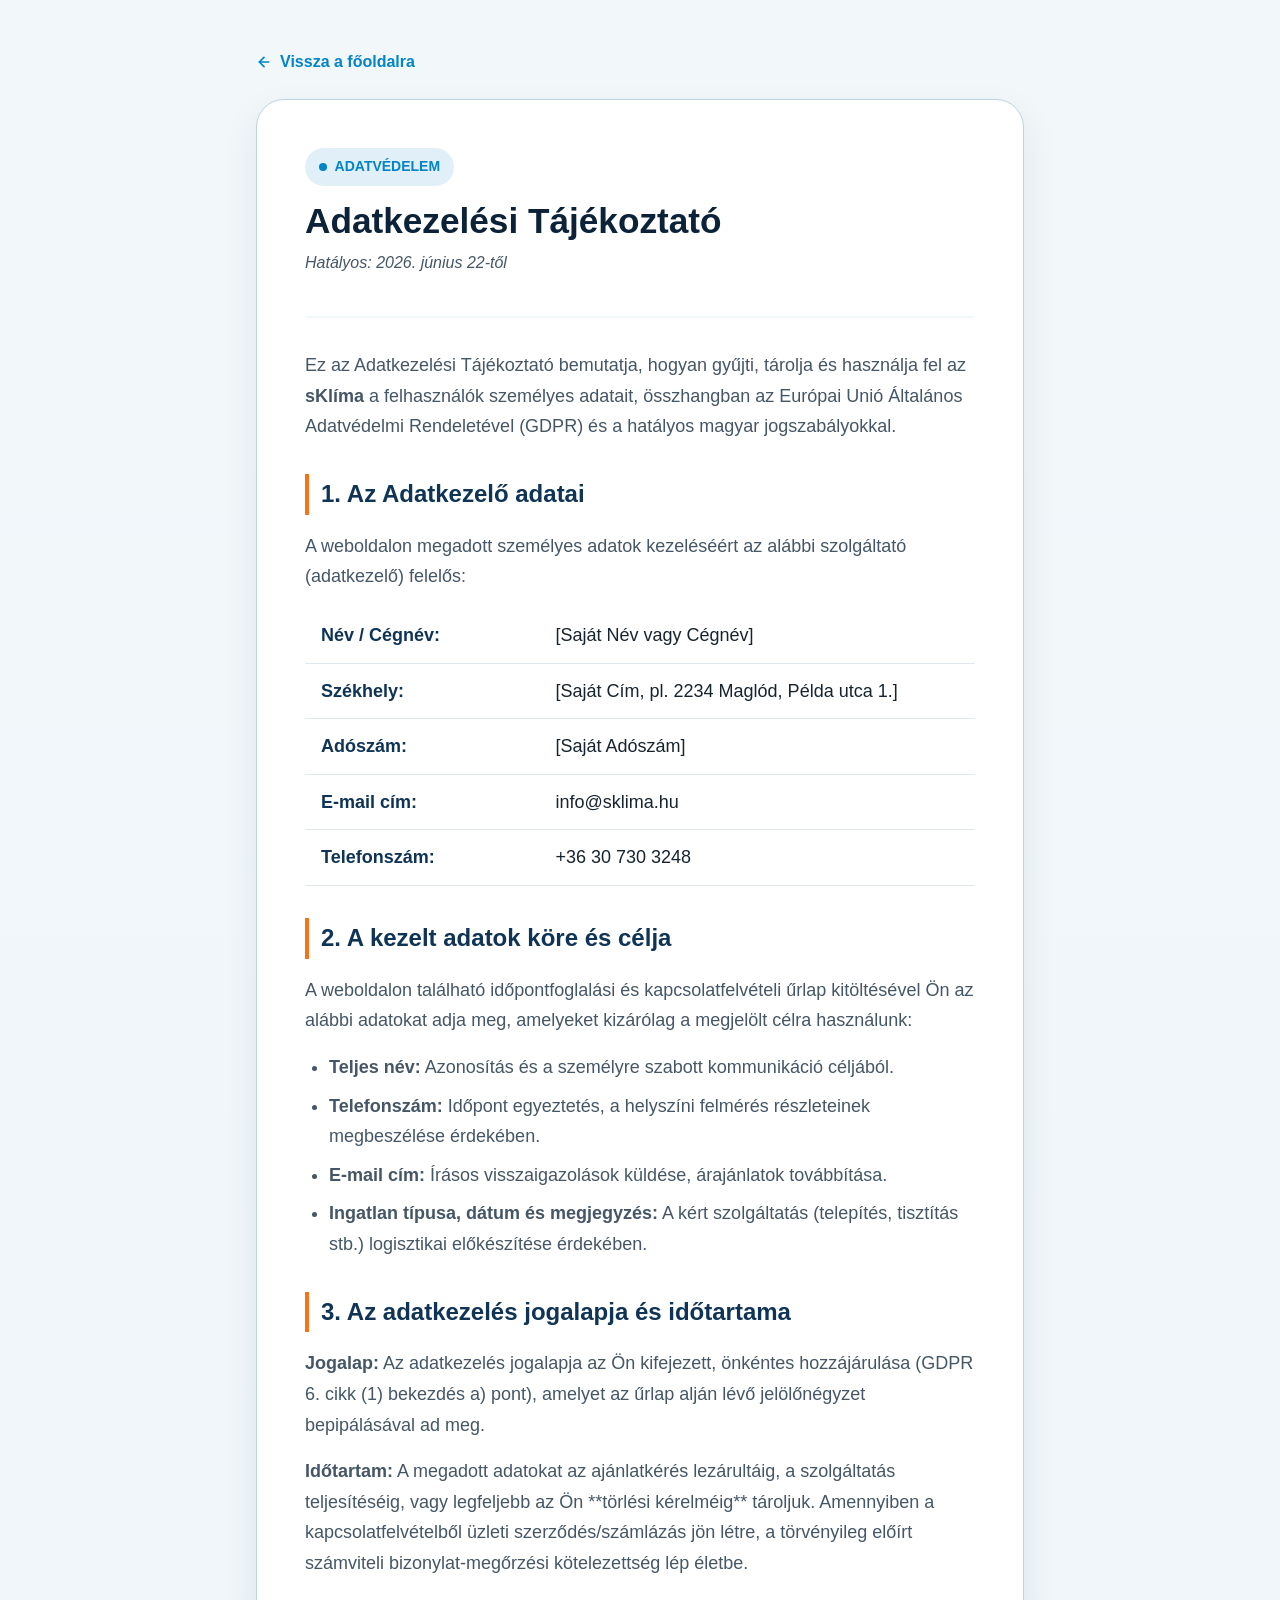
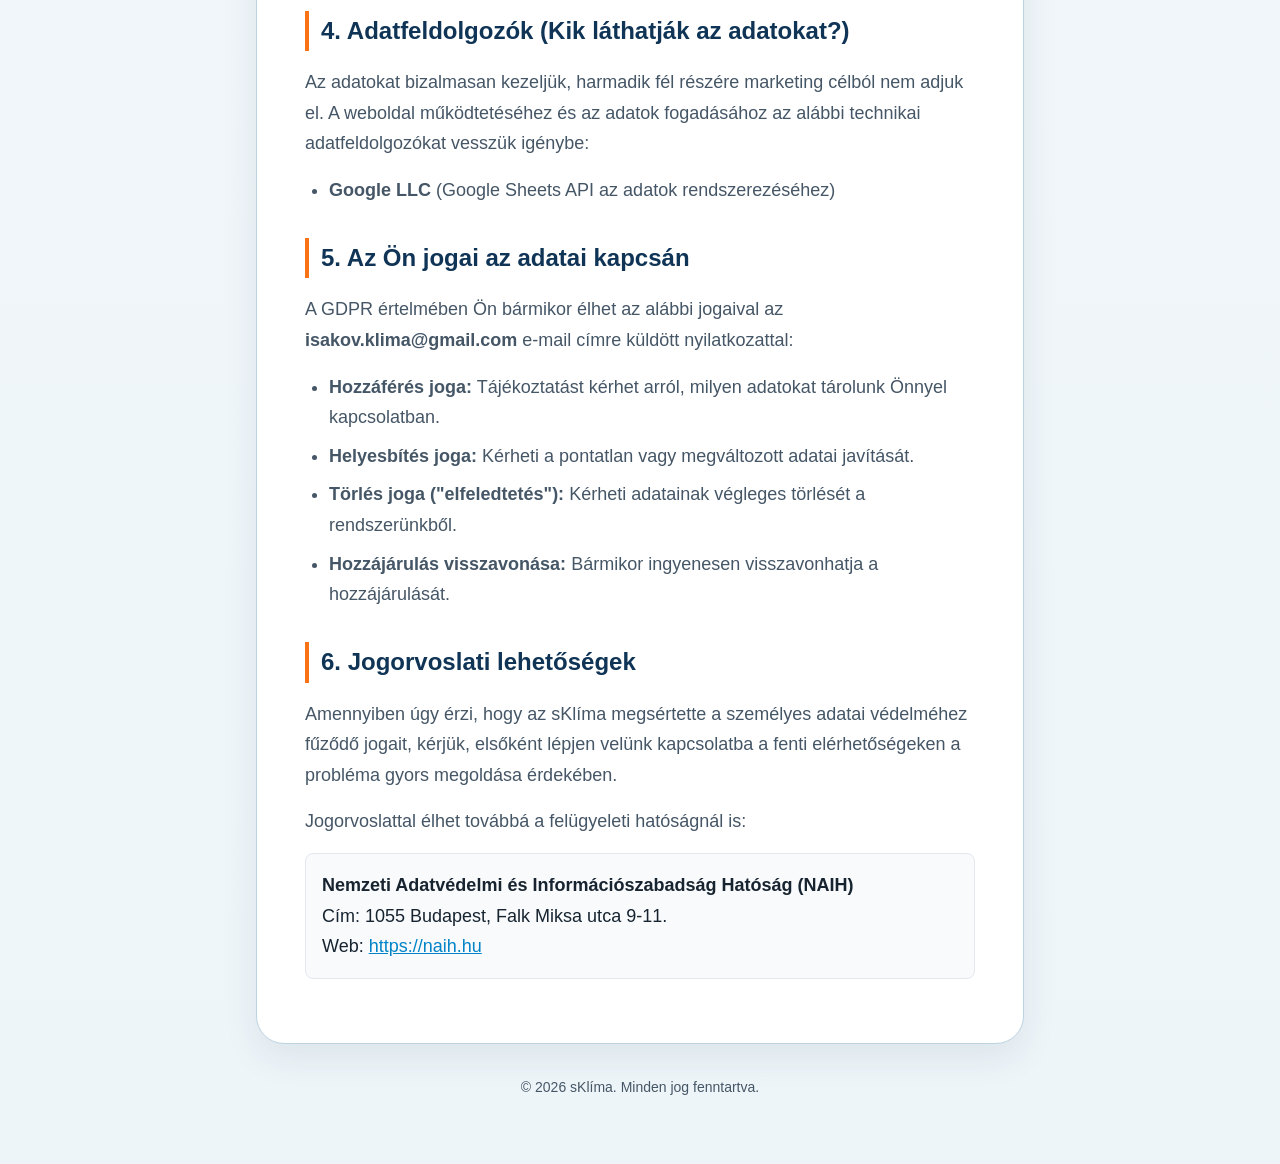
==== adatvedelem.html @ a2e45141 "added gdpr" ====
<!DOCTYPE html>
<html lang="hu">
<head>
  <meta charset="UTF-8" />
  <meta name="viewport" content="width=device-width, initial-scale=1.0" />
  <title>Adatkezelési Tájékoztató - sKlíma</title>
  <link rel="preconnect" href="https://api.fontshare.com" />
  <link rel="stylesheet" href="https://api.fontshare.com/v2/css?f[]=satoshi@400,500,700&f[]=clash-display@500,600,700&display=swap" />
  <style>
    :root {
      --text-xs: clamp(0.75rem, 0.7rem + 0.25vw, 0.875rem);
      --text-sm: clamp(0.875rem, 0.8rem + 0.35vw, 1rem);
      --text-base: clamp(1rem, 0.95rem + 0.25vw, 1.125rem);
      --text-lg: clamp(1.125rem, 1rem + 0.75vw, 1.5rem);
      --text-xl: clamp(1.5rem, 1.2rem + 1.25vw, 2.25rem);
      --text-2xl: clamp(2rem, 1.2rem + 2.5vw, 3.5rem);
      
      --space-4: 1rem; --space-6: 1.5rem; --space-8: 2rem; --space-12: 3rem;
      --radius-xl: 1.75rem; --radius-full: 9999px;
      
      --color-bg: #f2f7fa; 
      --color-surface: #ffffff; 
      --color-border: #bcd3e0;
      --color-text: #172430; 
      --color-text-muted: #455666; 
      --color-primary: #0284c7; 
      --color-primary-hover: #0369a1;
      --color-accent: #f97316; 
      
      --shadow-elevated: 0 14px 36px rgba(16, 42, 67, 0.08);
      --font-body: 'Satoshi', 'Inter', sans-serif; 
      --font-display: 'Clash Display', 'Satoshi', sans-serif;
    }

    *, *::before, *::after { box-sizing: border-box; margin: 0; padding: 0; }
    
    body {
      font-family: var(--font-body);
      font-size: var(--text-base);
      line-height: 1.7;
      color: var(--color-text);
      background: linear-gradient(180deg, var(--color-bg), #eef5f9 100%);
      min-height: 100vh;
      padding-block: var(--space-12);
    }

    .container {
      width: min(calc(100% - 2rem), 48rem);
      margin-inline: auto;
    }

    .back-link {
      display: inline-flex;
      align-items: center;
      gap: 0.5rem;
      color: var(--color-primary);
      font-weight: 700;
      text-decoration: none;
      font-size: var(--text-sm);
      margin-bottom: var(--space-6);
      transition: color 0.2s ease;
    }
    .back-link:hover {
      color: var(--color-primary-hover);
    }

    .doc-card {
      background: var(--color-surface);
      border: 1px solid var(--color-border);
      border-radius: var(--radius-xl);
      padding: clamp(var(--space-6), 5vw, var(--space-12));
      box-shadow: var(--shadow-elevated);
    }

    header {
      margin-bottom: var(--space-8);
      border-bottom: 2px solid var(--color-bg);
      padding-bottom: var(--space-6);
    }

    .eyebrow {
      display: inline-flex;
      align-items: center;
      gap: 0.5rem;
      padding: 0.45rem 0.85rem;
      border-radius: var(--radius-full);
      background: color-mix(in srgb, var(--color-primary) 12%, var(--color-surface));
      color: var(--color-primary);
      font-size: var(--text-xs);
      font-weight: 700;
      text-transform: uppercase;
      margin-bottom: var(--space-4);
    }
    .eyebrow::before { content: ""; width: 0.5rem; height: 0.5rem; border-radius: 50%; background: currentColor; }

    h1 {
      font-family: var(--font-display);
      font-size: var(--text-xl);
      line-height: 1.1;
      color: #0b2238;
      margin-bottom: 0.5rem;
    }

    .effective-date {
      font-size: var(--text-sm);
      color: var(--color-text-muted);
      font-style: italic;
    }

    h2 {
      font-family: var(--font-display);
      font-size: var(--text-lg);
      color: #0f3456;
      margin-top: var(--space-8);
      margin-bottom: var(--space-4);
      border-left: 4px solid var(--color-accent);
      padding-left: 0.75rem;
    }

    p {
      color: var(--color-text-muted);
      margin-bottom: var(--space-4);
    }

    ul {
      margin-left: var(--space-6);
      margin-bottom: var(--space-4);
      color: var(--color-text-muted);
    }

    li {
      margin-bottom: 0.5rem;
    }

    .info-table {
      width: 100%;
      border-collapse: collapse;
      margin-block: var(--space-4);
    }

    .info-table td {
      padding: 0.75rem 1rem;
      border-bottom: 1px solid #e2e8f0;
    }

    .info-table td:first-child {
      font-weight: 700;
      color: #0f3456;
      width: 35%;
    }

    .highlight-box {
      background: #f8fafc;
      border: 1px solid #e2e8f0;
      border-radius: 0.5rem;
      padding: 1rem;
      margin-block: var(--space-4);
    }

    footer {
      margin-top: var(--space-8);
      text-align: center;
      font-size: var(--text-xs);
      color: var(--color-text-muted);
    }
  </style>
</head>
<body>

  <div class="container">
    <a href="index.html" class="back-link">
      <svg width="16" height="16" viewBox="0 0 24 24" fill="none" stroke="currentColor" stroke-width="2.5" stroke-linecap="round" stroke-linejoin="round"><line x1="19" y1="12" x2="5" y2="12"></line><polyline points="12 19 5 12 12 5"></polyline></svg>
      Vissza a főoldalra
    </a>

    <article class="doc-card">
      <header>
        <span class="eyebrow">Adatvédelem</span>
        <h1>Adatkezelési Tájékoztató</h1>
        <p class="effective-date">Hatályos: 2026. június 22-től</p>
      </header>

      <p>Ez az Adatkezelési Tájékoztató bemutatja, hogyan gyűjti, tárolja és használja fel az <strong>sKlíma</strong> a felhasználók személyes adatait, összhangban az Európai Unió Általános Adatvédelmi Rendeletével (GDPR) és a hatályos magyar jogszabályokkal.</p>

      <h2>1. Az Adatkezelő adatai</h2>
      <p>A weboldalon megadott személyes adatok kezeléséért az alábbi szolgáltató (adatkezelő) felelős:</p>
      <table class="info-table">
        <tr><td>Név / Cégnév:</td><td>[Saját Név vagy Cégnév]</td></tr>
        <tr><td>Székhely:</td><td>[Saját Cím, pl. 2234 Maglód, Példa utca 1.]</td></tr>
        <tr><td>Adószám:</td><td>[Saját Adószám]</td></tr>
        <tr><td>E-mail cím:</td><td>info@sklima.hu</td></tr>
        <tr><td>Telefonszám:</td><td>+36 30 730 3248</td></tr>
      </table>

      <h2>2. A kezelt adatok köre és célja</h2>
      <p>A weboldalon található időpontfoglalási és kapcsolatfelvételi űrlap kitöltésével Ön az alábbi adatokat adja meg, amelyeket kizárólag a megjelölt célra használunk:</p>
      <ul>
        <li><strong>Teljes név:</strong> Azonosítás és a személyre szabott kommunikáció céljából.</li>
        <li><strong>Telefonszám:</strong> Időpont egyeztetés, a helyszíni felmérés részleteinek megbeszélése érdekében.</li>
        <li><strong>E-mail cím:</strong> Írásos visszaigazolások küldése, árajánlatok továbbítása.</li>
        <li><strong>Ingatlan típusa, dátum és megjegyzés:</strong> A kért szolgáltatás (telepítés, tisztítás stb.) logisztikai előkészítése érdekében.</li>
      </ul>

      <h2>3. Az adatkezelés jogalapja és időtartama</h2>
      <p><strong>Jogalap:</strong> Az adatkezelés jogalapja az Ön kifejezett, önkéntes hozzájárulása (GDPR 6. cikk (1) bekezdés a) pont), amelyet az űrlap alján lévő jelölőnégyzet bepipálásával ad meg.</p>
      <p><strong>Időtartam:</strong> A megadott adatokat az ajánlatkérés lezárultáig, a szolgáltatás teljesítéséig, vagy legfeljebb az Ön **törlési kérelméig** tároljuk. Amennyiben a kapcsolatfelvételből üzleti szerződés/számlázás jön létre, a törvényileg előírt számviteli bizonylat-megőrzési kötelezettség lép életbe.</p>

      <h2>4. Adatfeldolgozók (Kik láthatják az adatokat?)</h2>
      <p>Az adatokat bizalmasan kezeljük, harmadik fél részére marketing célból nem adjuk el. A weboldal működtetéséhez és az adatok fogadásához az alábbi technikai adatfeldolgozókat vesszük igénybe:</p>
      <ul>
        <li><strong>Google LLC</strong> (Google Sheets API az adatok rendszerezéséhez)</li>
      </ul>

      <h2>5. Az Ön jogai az adatai kapcsán</h2>
      <p>A GDPR értelmében Ön bármikor élhet az alábbi jogaival az <strong>isakov.klima@gmail.com</strong> e-mail címre küldött nyilatkozattal:</p>
      <ul>
        <li><strong>Hozzáférés joga:</strong> Tájékoztatást kérhet arról, milyen adatokat tárolunk Önnyel kapcsolatban.</li>
        <li><strong>Helyesbítés joga:</strong> Kérheti a pontatlan vagy megváltozott adatai javítását.</li>
        <li><strong>Törlés joga ("elfeledtetés"):</strong> Kérheti adatainak végleges törlését a rendszerünkből.</li>
        <li><strong>Hozzájárulás visszavonása:</strong> Bármikor ingyenesen visszavonhatja a hozzájárulását.</li>
      </ul>

      <h2>6. Jogorvoslati lehetőségek</h2>
      <p>Amennyiben úgy érzi, hogy az sKlíma megsértette a személyes adatai védelméhez fűződő jogait, kérjük, elsőként lépjen velünk kapcsolatba a fenti elérhetőségeken a probléma gyors megoldása érdekében.</p>
      <p>Jogorvoslattal élhet továbbá a felügyeleti hatóságnál is:</p>
      <div class="highlight-box">
        <strong>Nemzeti Adatvédelmi és Információszabadság Hatóság (NAIH)</strong><br>
        Cím: 1055 Budapest, Falk Miksa utca 9-11.<br>
        Web: <a href="https://naih.hu" target="_blank" style="color: var(--color-primary);">https://naih.hu</a>
      </div>
    </article>

    <footer>
      <p>&copy; 2026 sKlíma. Minden jog fenntartva.</p>
    </footer>
  </div>

</body>
</html>
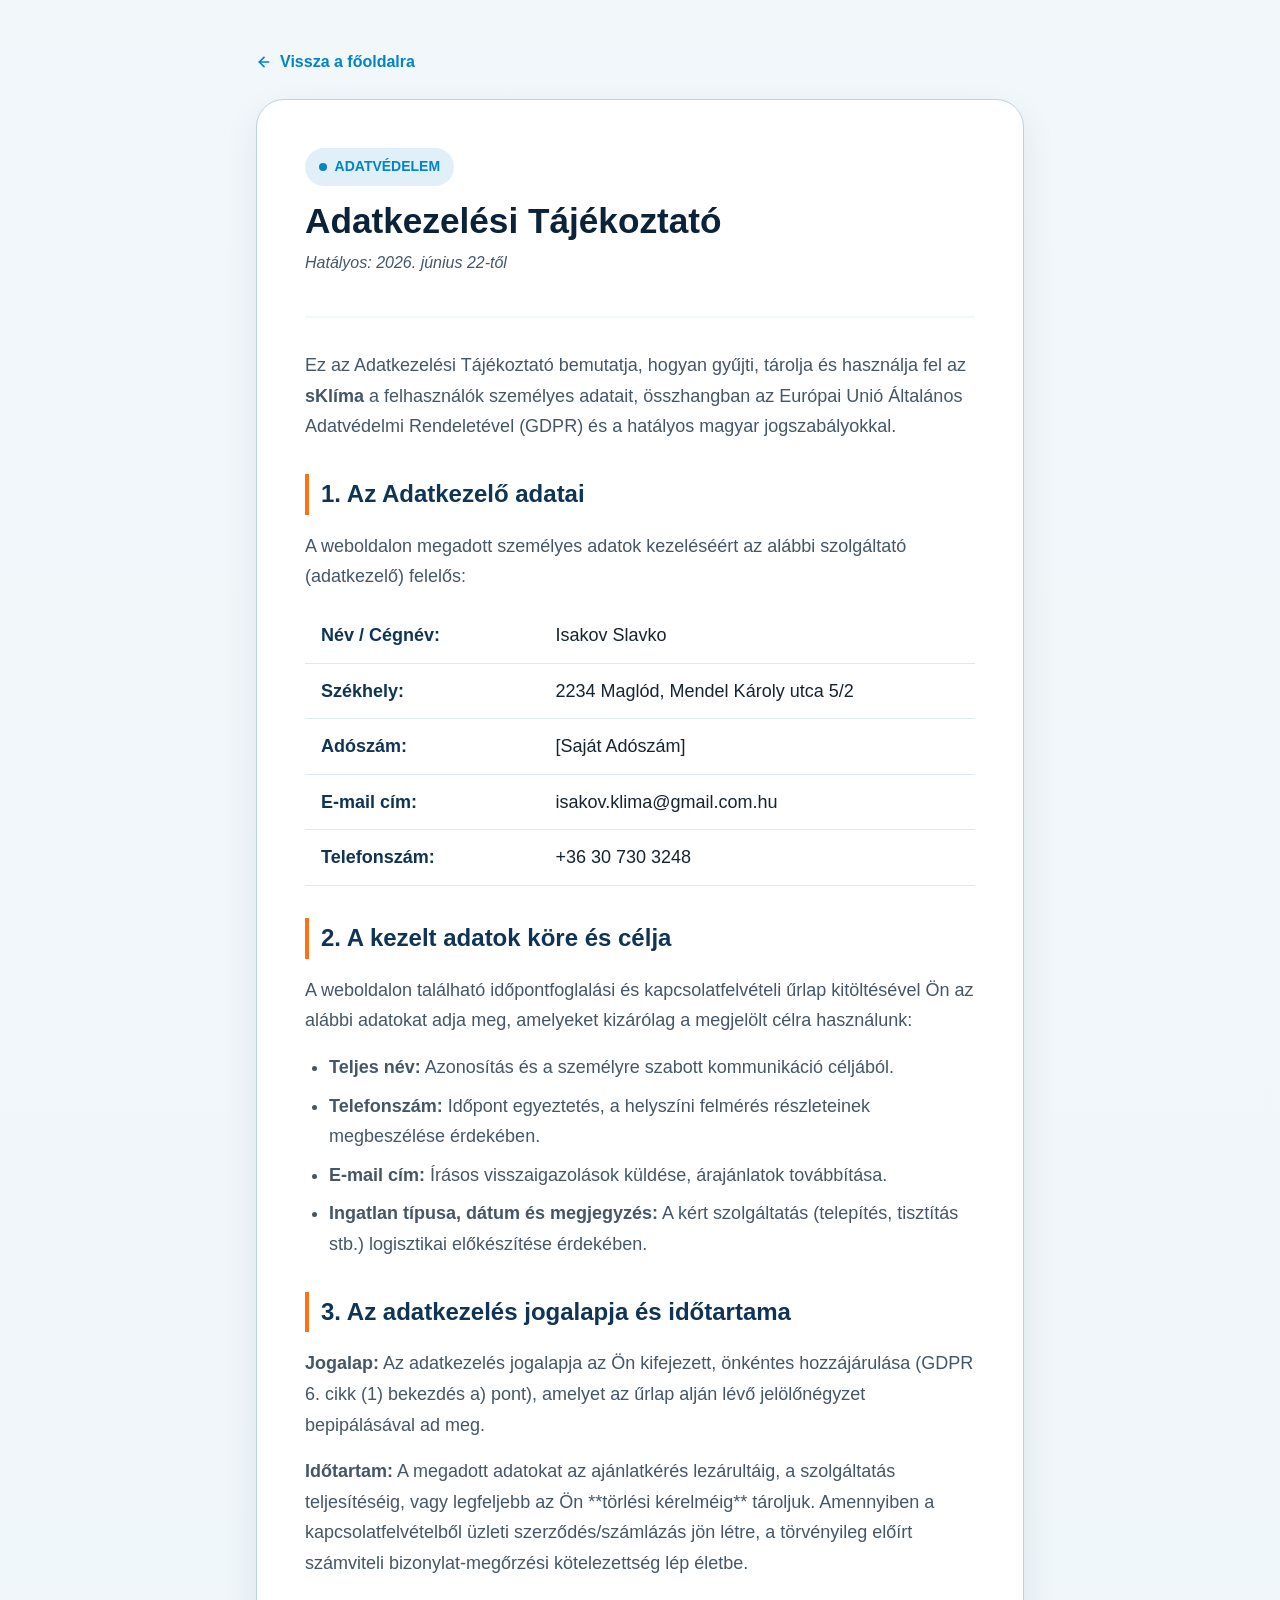
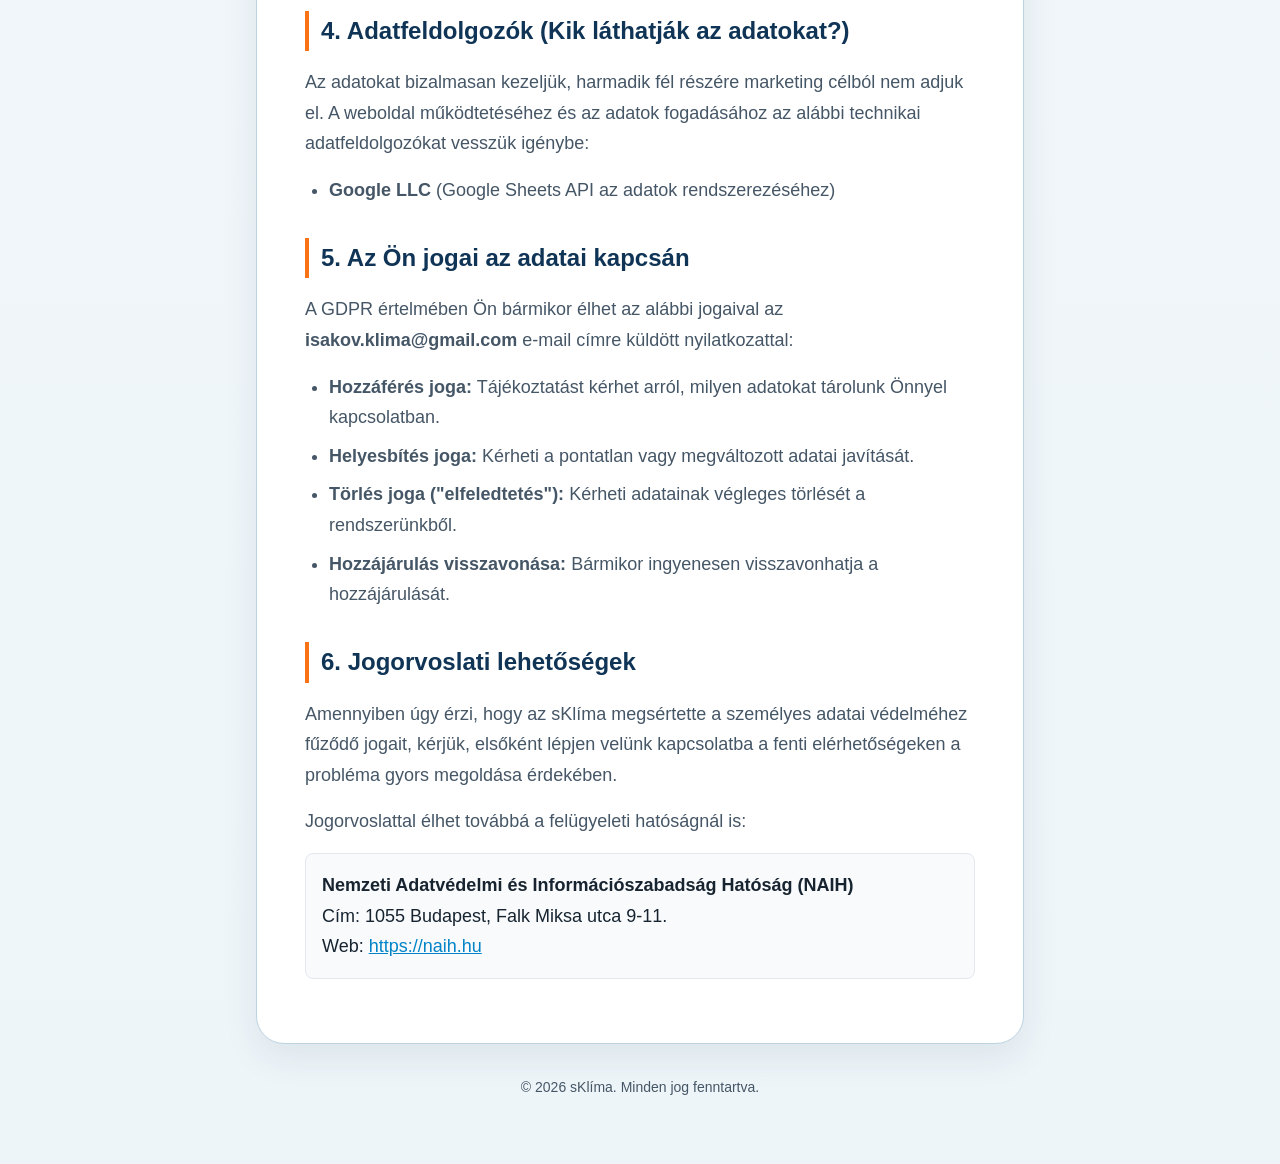
==== commit 444a002f: "brands fixed, major UI changes" ====
--- a/adatvedelem.html
+++ b/adatvedelem.html
@@ -185,10 +185,10 @@
       <h2>1. Az Adatkezelő adatai</h2>
       <p>A weboldalon megadott személyes adatok kezeléséért az alábbi szolgáltató (adatkezelő) felelős:</p>
       <table class="info-table">
-        <tr><td>Név / Cégnév:</td><td>[Saját Név vagy Cégnév]</td></tr>
-        <tr><td>Székhely:</td><td>[Saját Cím, pl. 2234 Maglód, Példa utca 1.]</td></tr>
+        <tr><td>Név / Cégnév:</td><td>Isakov Slavko</td></tr>
+        <tr><td>Székhely:</td><td>2234 Maglód, Mendel Károly utca 5/2</td></tr>
         <tr><td>Adószám:</td><td>[Saját Adószám]</td></tr>
-        <tr><td>E-mail cím:</td><td>info@sklima.hu</td></tr>
+        <tr><td>E-mail cím:</td><td>isakov.klima@gmail.com.hu</td></tr>
         <tr><td>Telefonszám:</td><td>+36 30 730 3248</td></tr>
       </table>
 
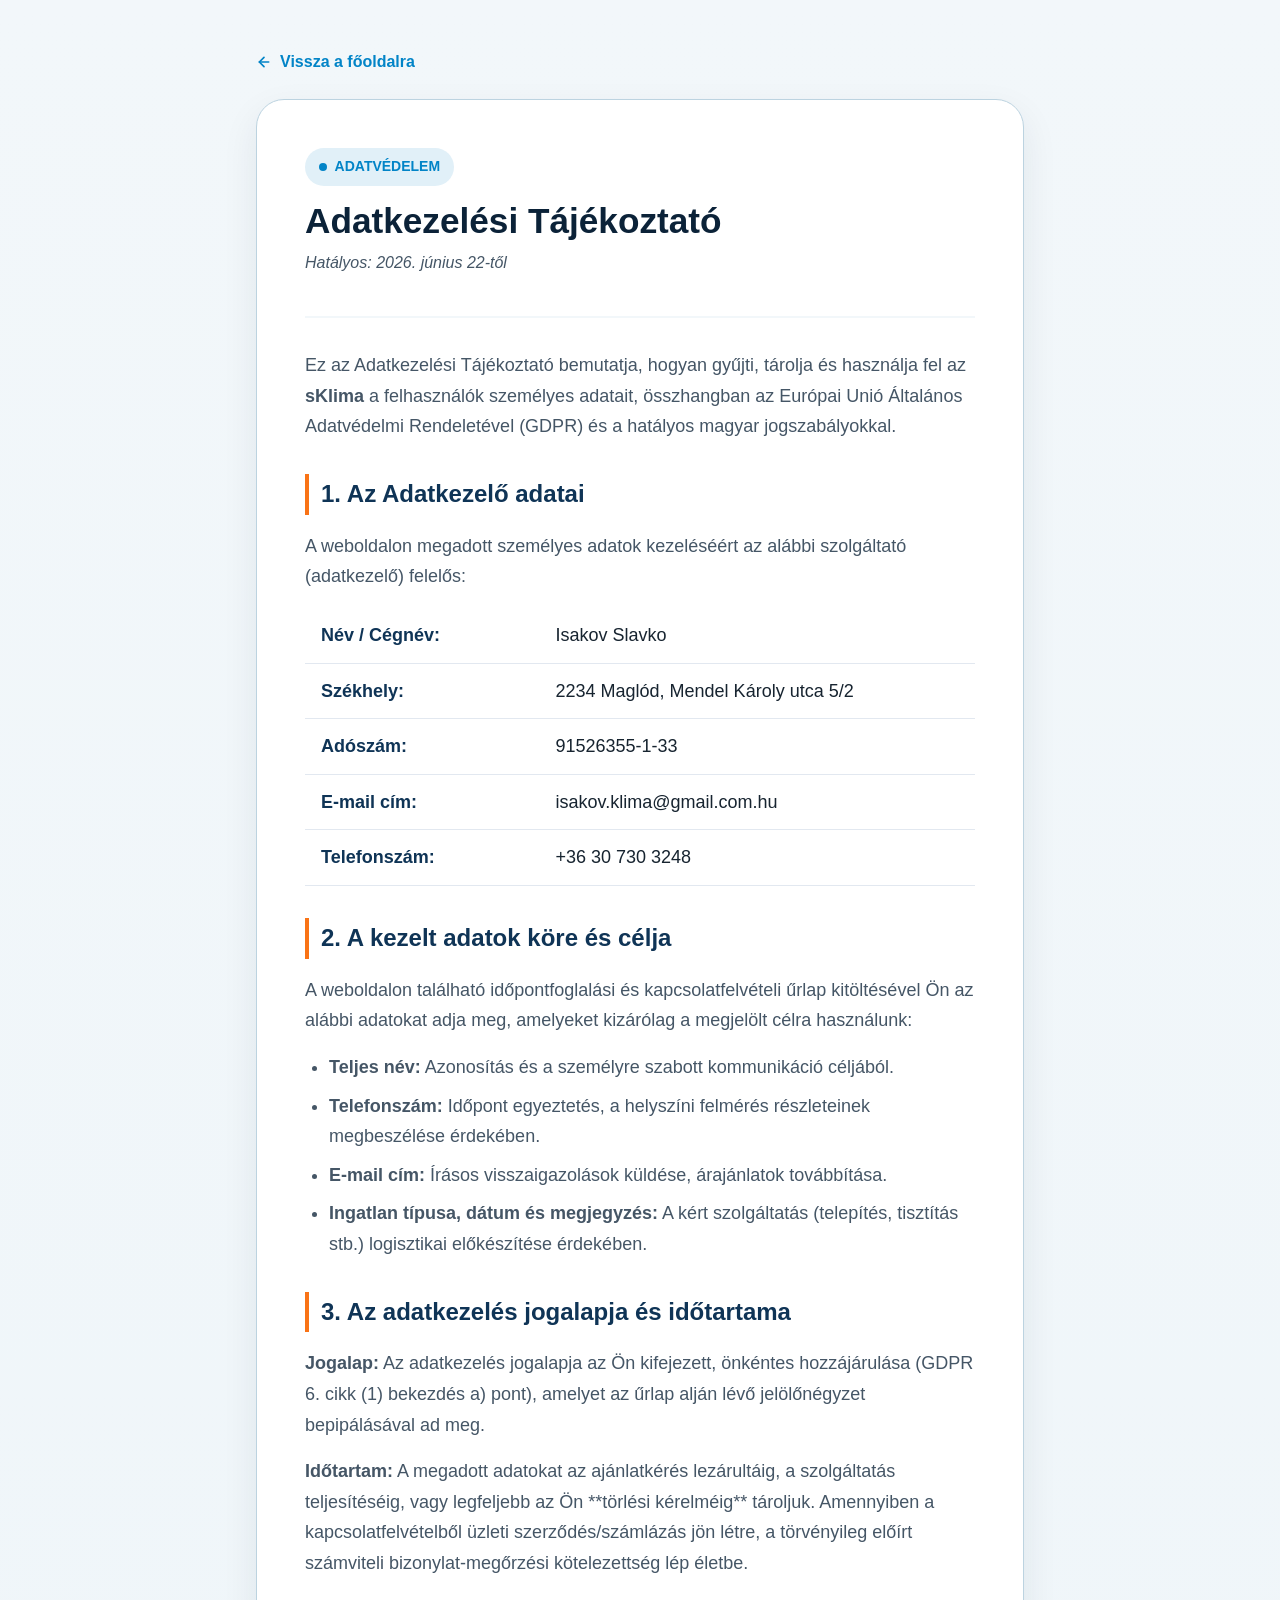
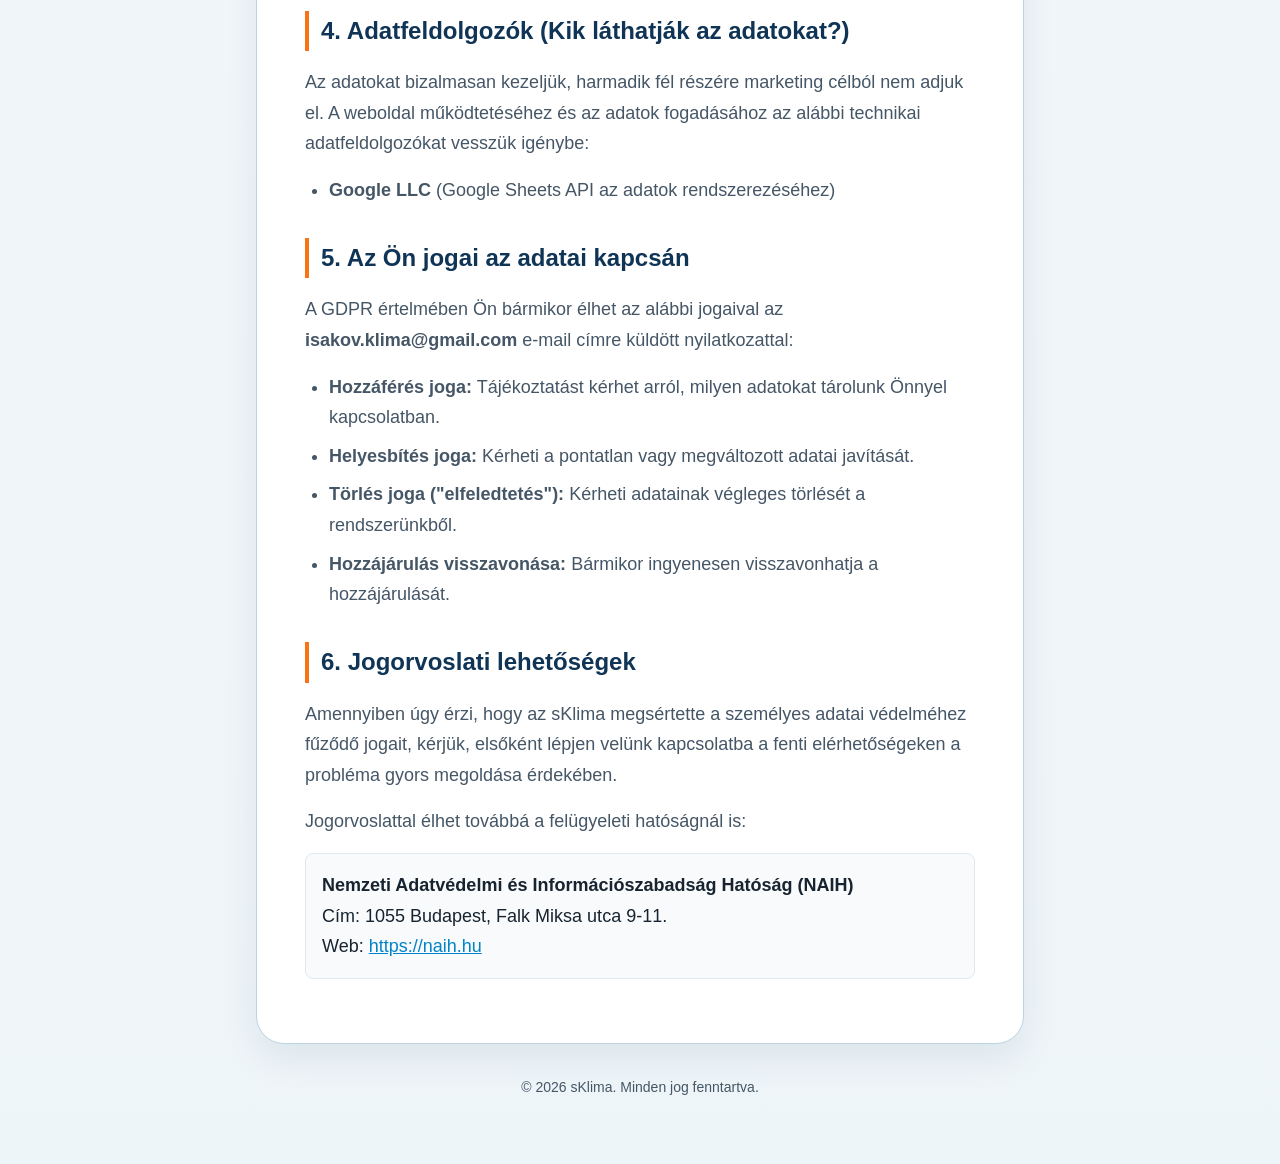
==== commit c38f79a6: "fix texts" ====
--- a/adatvedelem.html
+++ b/adatvedelem.html
@@ -3,7 +3,10 @@
 <head>
   <meta charset="UTF-8" />
   <meta name="viewport" content="width=device-width, initial-scale=1.0" />
-  <title>Adatkezelési Tájékoztató - sKlíma</title>
+  <title>Adatkezelési Tájékoztató | sKlima</title>
+  <meta name="description" content="Az sKlima adatkezelési tájékoztatója - hogyan kezeljük a kapcsolatfelvétel során megadott személyes adatait." />
+  <meta name="robots" content="noindex, follow" />
+  <link rel="canonical" href="https://sklima.hu/adatvedelem.html" />
   <link rel="preconnect" href="https://api.fontshare.com" />
   <link rel="stylesheet" href="https://api.fontshare.com/v2/css?f[]=satoshi@400,500,700&f[]=clash-display@500,600,700&display=swap" />
   <style>
@@ -180,14 +183,14 @@
         <p class="effective-date">Hatályos: 2026. június 22-től</p>
       </header>
 
-      <p>Ez az Adatkezelési Tájékoztató bemutatja, hogyan gyűjti, tárolja és használja fel az <strong>sKlíma</strong> a felhasználók személyes adatait, összhangban az Európai Unió Általános Adatvédelmi Rendeletével (GDPR) és a hatályos magyar jogszabályokkal.</p>
+      <p>Ez az Adatkezelési Tájékoztató bemutatja, hogyan gyűjti, tárolja és használja fel az <strong>sKlima</strong> a felhasználók személyes adatait, összhangban az Európai Unió Általános Adatvédelmi Rendeletével (GDPR) és a hatályos magyar jogszabályokkal.</p>
 
       <h2>1. Az Adatkezelő adatai</h2>
       <p>A weboldalon megadott személyes adatok kezeléséért az alábbi szolgáltató (adatkezelő) felelős:</p>
       <table class="info-table">
         <tr><td>Név / Cégnév:</td><td>Isakov Slavko</td></tr>
         <tr><td>Székhely:</td><td>2234 Maglód, Mendel Károly utca 5/2</td></tr>
-        <tr><td>Adószám:</td><td>[Saját Adószám]</td></tr>
+        <tr><td>Adószám:</td><td>91526355-1-33</td></tr>
         <tr><td>E-mail cím:</td><td>isakov.klima@gmail.com.hu</td></tr>
         <tr><td>Telefonszám:</td><td>+36 30 730 3248</td></tr>
       </table>
@@ -221,7 +224,7 @@
       </ul>
 
       <h2>6. Jogorvoslati lehetőségek</h2>
-      <p>Amennyiben úgy érzi, hogy az sKlíma megsértette a személyes adatai védelméhez fűződő jogait, kérjük, elsőként lépjen velünk kapcsolatba a fenti elérhetőségeken a probléma gyors megoldása érdekében.</p>
+      <p>Amennyiben úgy érzi, hogy az sKlima megsértette a személyes adatai védelméhez fűződő jogait, kérjük, elsőként lépjen velünk kapcsolatba a fenti elérhetőségeken a probléma gyors megoldása érdekében.</p>
       <p>Jogorvoslattal élhet továbbá a felügyeleti hatóságnál is:</p>
       <div class="highlight-box">
         <strong>Nemzeti Adatvédelmi és Információszabadság Hatóság (NAIH)</strong><br>
@@ -231,7 +234,7 @@
     </article>
 
     <footer>
-      <p>&copy; 2026 sKlíma. Minden jog fenntartva.</p>
+      <p>&copy; 2026 sKlima. Minden jog fenntartva.</p>
     </footer>
   </div>
 
